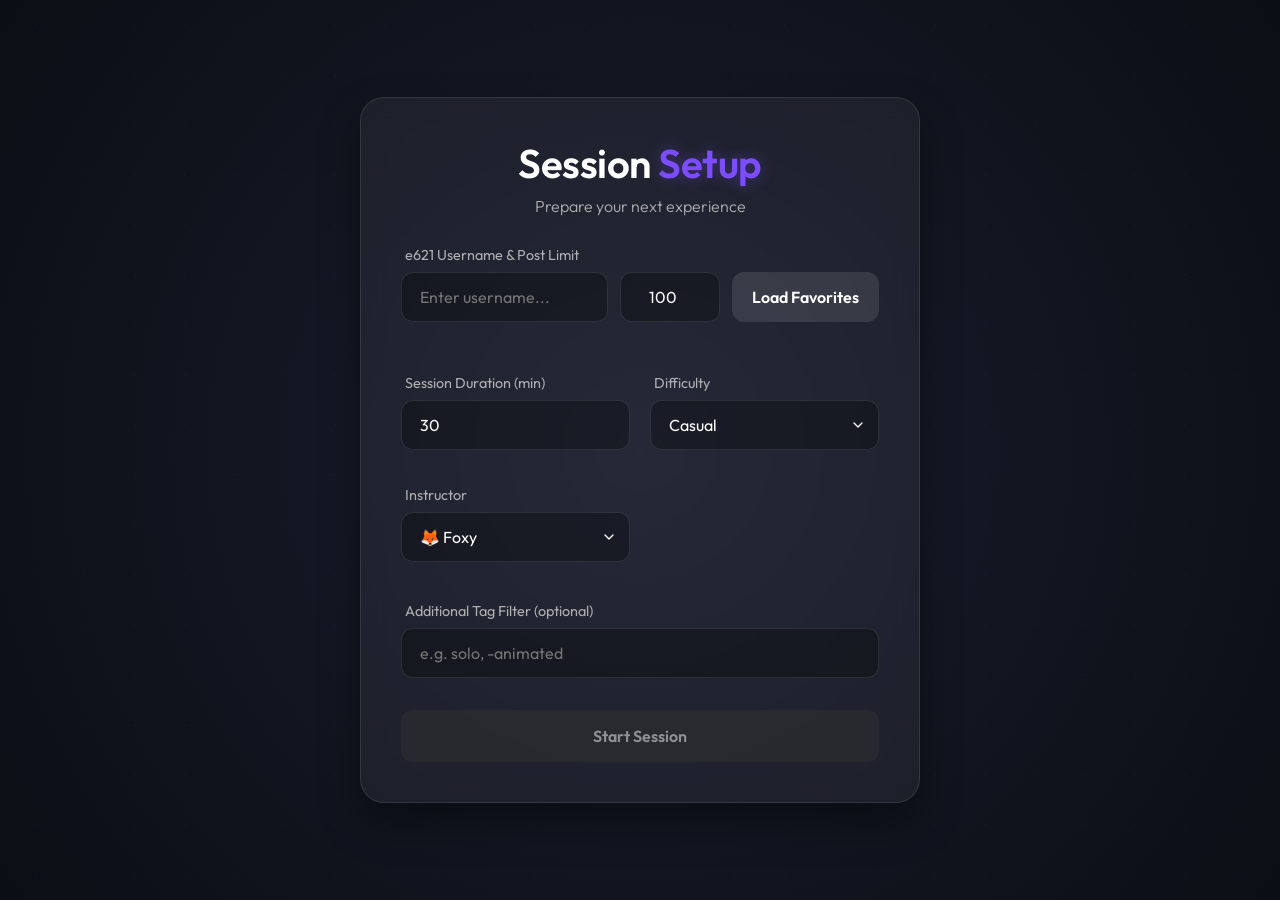
==== index.html @ d19935aa "some qol features" ====
<!DOCTYPE html>
<html lang="en">

<head>
    <meta charset="UTF-8">
    <meta name="viewport" content="width=device-width, initial-scale=1.0">
    <title>fEdge</title>
    <meta name="description" content="Configure your own experience :3">
    <link rel="stylesheet" href="style.css">
    <link rel="preconnect" href="https://fonts.googleapis.com">
    <link rel="preconnect" href="https://fonts.gstatic.com" crossorigin>
    <link href="https://fonts.googleapis.com/css2?family=Outfit:wght@300;400;600&display=swap" rel="stylesheet">
</head>

<body>
    <div class="background-animation"></div>

    <main class="container">
        <section class="glass-card" id="menu-card">
            <header>
                <h1>Session <span class="accent">Setup</span></h1>
                <p class="subtitle">Prepare your next experience</p>
            </header>

            <form id="setup-form">
                <div class="input-group">
                    <label>e621 Username & Post Limit</label>
                    <div class="input-wrapper" style="flex-wrap: wrap;">
                        <input type="text" id="username" placeholder="Enter username..." style="flex: 1 1 200px;"
                            required>
                        <div style="display: flex; gap: 12px; flex: 1 1 200px;">
                            <input type="number" id="post-limit" value="100" min="1" max="320"
                                title="Post Limit (max 320)" style="width: 100px; flex-shrink: 0; text-align: center;"
                                placeholder="Limit">
                            <button type="button" id="load-favorites" class="btn-secondary"
                                style="flex: 1; white-space: nowrap;">Load Favorites</button>
                        </div>
                    </div>
                    <p id="status-message" class="status-info"></p>
                </div>

                <div class="settings-grid">
                    <div class="setting-item">
                        <label for="session-duration">Session Duration (min)</label>
                        <input type="number" id="session-duration" value="30" min="5" max="240">
                    </div>
                    <div class="setting-item">
                        <label for="difficulty">Difficulty</label>
                        <select id="difficulty">
                            <option value="easy">Gentle</option>
                            <option value="normal" selected>Casual</option>
                            <option value="hard">Intense</option>
                        </select>
                    </div>
                    <div class="setting-item">
                        <label for="instructor-character">Instructor</label>
                        <select id="instructor-character">
                            <!-- Populated dynamically via JS -->
                            <option value="foxy">🦊 Foxy</option>
                        </select>
                    </div>
                </div>

                <div class="setting-item">
                    <label for="tags-filter">Additional Tag Filter (optional)</label>
                    <input type="text" id="tags-filter" placeholder="e.g. solo, -animated">
                </div>

                <div class="actions">
                    <button type="submit" id="start-session" class="btn-primary" disabled>Start Session</button>
                </div>
            </form>
        </section>

        <section id="favorites-preview" class="hidden">
            <h2>Loaded Favorites: <span id="fav-count">0</span></h2>
            <div id="preview-grid" class="preview-grid"></div>
        </section>
    </main>

    <div id="gameplay-view" class="hidden">
        <div id="image-container">
            <div id="stage-overlay" class="stage-overlay">
                <span id="stage-text">READY</span>
            </div>
        </div>

        <div id="ui-overlay">
            <div id="stage-progress-wrapper" class="stage-progress-wrapper">
                <div id="stage-progress-bar" class="stage-progress-fill"></div>
            </div>
            <div class="top-bar">
                <div class="top-bar-left">
                    <span id="session-timer">00:00</span>
                </div>

                <div class="top-bar-center">
                    <div class="chance-meter-circular" title="Finish Chance">
                        <svg viewBox="0 0 100 100" class="chance-svg">
                            <path class="chance-track" d="M 21.72 78.28 A 40 40 0 1 1 78.28 78.28" />
                            <path id="finish-chance-path" class="chance-fill"
                                d="M 21.72 78.28 A 40 40 0 1 1 78.28 78.28" />
                        </svg>
                        <div class="chance-content">
                            <span class="chance-emoji">💧</span>
                            <span id="finish-chance-text">0%</span>
                        </div>
                    </div>
                </div>

                <div class="top-bar-right">
                    <button id="quit-btn" class="btn-quit">Quit</button>
                </div>
            </div>

            <div class="character-instructor">
                <div class="character-avatar" id="instructor-avatar">🦊</div>
                <div class="speech-bubble" id="instructor-bubble">Get ready!</div>
            </div>

            <div class="nav-hints">
                <span>◀ Previous</span>
                <span>Next ▶</span>
            </div>
        </div>

        <div id="finish-screen" class="hidden">
            <div class="glass-card text-center">
                <h2>SESSION COMPLETE</h2>
                <div class="stats-container">
                    <div class="stat-item">
                        <span class="stat-label">Total Time</span>
                        <span id="stat-time" class="stat-value">00:00</span>
                    </div>
                    <div class="stat-item">
                        <span class="stat-label">Pictures Seen</span>
                        <span id="stat-pictures" class="stat-value">0</span>
                    </div>
                </div>
                <button id="restart-btn" class="btn-primary" style="margin-top: 24px;">Back to Menu</button>
            </div>
        </div>
    </div>

    <script src="game.js"></script>
    <script src="app.js"></script>
</body>

</html>
---- style.css ----
:root {
  --bg-color: #0b0e14;
  --accent-color: #7c4dff;
  --accent-glow: rgba(124, 77, 255, 0.4);
  --glass-bg: rgba(255, 255, 255, 0.05);
  --glass-border: rgba(255, 255, 255, 0.1);
  --text-primary: #ffffff;
  --text-secondary: #b0b0b0;
  --error: #ff5252;
  --success: #69f0ae;
}

* {
  margin: 0;
  padding: 0;
  box-sizing: border-box;
  font-family: 'Outfit', sans-serif;
}

body {
  background-color: var(--bg-color);
  color: var(--text-primary);
  min-height: 100vh;
  display: flex;
  flex-direction: column;
  overflow-x: hidden;
}

body.game-active {
  overflow: hidden;
  overscroll-behavior: none;
  touch-action: none;
}

.background-animation {
  position: fixed;
  top: 0;
  left: 0;
  width: 100%;
  height: 100%;
  background: radial-gradient(circle at 50% 50%, #1a1e2e 0%, #0b0e14 100%);
  z-index: -1;
}

.background-animation::after {
  content: '';
  position: absolute;
  top: -50%;
  left: -50%;
  width: 200%;
  height: 200%;
  background-image: radial-gradient(var(--accent-glow) 1px, transparent 1px);
  background-size: 50px 50px;
  animation: drift 60s linear infinite;
  opacity: 0.1;
}

@keyframes drift {
  from {
    transform: rotate(0deg);
  }

  to {
    transform: rotate(360deg);
  }
}

.container {
  width: 100%;
  max-width: 600px;
  padding: 20px;
  margin: auto;
  /* Centers it vertically and horizontally within flex-direction: column */
  animation: fadeIn 0.8s ease-out;
}

@keyframes fadeIn {
  from {
    opacity: 0;
    transform: translateY(20px);
  }

  to {
    opacity: 1;
    transform: translateY(0);
  }
}

.glass-card {
  background: var(--glass-bg);
  backdrop-filter: blur(12px);
  border: 1px solid var(--glass-border);
  border-radius: 24px;
  padding: 40px;
  box-shadow: 0 20px 40px rgba(0, 0, 0, 0.4);
}

header {
  text-align: center;
  margin-bottom: 30px;
}

h1 {
  font-size: 2.5rem;
  font-weight: 600;
  margin-bottom: 8px;
  letter-spacing: -0.5px;
}

.accent {
  color: var(--accent-color);
  text-shadow: 0 0 15px var(--accent-glow);
}

.subtitle {
  color: var(--text-secondary);
  font-weight: 300;
}

.input-group {
  margin-bottom: 24px;
}

label {
  display: block;
  font-size: 0.9rem;
  color: var(--text-secondary);
  margin-bottom: 8px;
  margin-left: 4px;
}

.input-wrapper {
  display: flex;
  gap: 12px;
}

input,
select {
  width: 100%;
  background: rgba(0, 0, 0, 0.3);
  border: 1px solid var(--glass-border);
  border-radius: 12px;
  padding: 14px 18px;
  color: white;
  font-size: 1rem;
  transition: all 0.3s ease;
  appearance: none;
}

select {
  cursor: pointer;
  background-image: url("data:image/svg+xml,%3Csvg xmlns='http://www.w3.org/2000/svg' width='24' height='24' viewBox='0 0 24 24' fill='none' stroke='white' stroke-width='2' stroke-linecap='round' stroke-linejoin='round'%3E%3Cpolyline points='6 9 12 15 18 9'%3E%3C/polyline%3E%3C/svg%3E");
  background-repeat: no-repeat;
  background-position: right 12px center;
  background-size: 16px;
}

input:focus,
select:focus {
  outline: none;
  border-color: var(--accent-color);
  box-shadow: 0 0 10px var(--accent-glow);
}

.settings-grid {
  display: grid;
  grid-template-columns: repeat(auto-fit, minmax(150px, 1fr));
  gap: 20px;
  margin-bottom: 24px;
}

.setting-item {
  margin-bottom: 16px;
}

.actions {
  margin-top: 32px;
}

button {
  cursor: pointer;
  border: none;
  border-radius: 12px;
  font-size: 1rem;
  font-weight: 600;
  transition: all 0.3s cubic-bezier(0.175, 0.885, 0.32, 1.275);
}

.btn-primary {
  width: 100%;
  padding: 16px;
  background: var(--accent-color);
  color: white;
  box-shadow: 0 4px 15px var(--accent-glow);
}

.btn-primary:hover:not(:disabled) {
  transform: translateY(-2px);
  box-shadow: 0 8px 25px var(--accent-glow);
}

.btn-primary:disabled {
  background: #333;
  box-shadow: none;
  cursor: not-allowed;
  opacity: 0.5;
}

.btn-secondary {
  padding: 0 20px;
  background: var(--glass-border);
  color: white;
}

.btn-secondary:hover {
  background: rgba(255, 255, 255, 0.2);
}

.status-info {
  font-size: 0.85rem;
  margin-top: 8px;
  min-height: 1.2rem;
  transition: color 0.3s ease;
}

.status-info.error {
  color: var(--error);
}

.status-info.success {
  color: var(--success);
}

.hidden {
  display: none !important;
}

/* Gameplay View */
#gameplay-view {
  position: fixed;
  top: 0;
  left: 0;
  width: 100%;
  height: 100%;
  background: #000;
  z-index: 1000;
  display: flex;
  flex-direction: column;
}

#image-container {
  flex: 1;
  display: flex;
  justify-content: center;
  align-items: center;
  position: relative;
  overflow: hidden;
  background: #000;
}

.image-wrapper {
  position: absolute;
  top: 0;
  left: 0;
  width: 100%;
  height: 100%;
  display: flex;
  justify-content: center;
  align-items: center;
  transition: opacity 0.4s ease-in-out;
  opacity: 1;
  will-change: opacity;
}

.image-layer {
  width: 100%;
  height: 100%;
  object-fit: contain;
}

.image-wrapper.fading {
  opacity: 0 !important;
}

.stage-stop .image-wrapper:not(.fading) {
  opacity: 0.1;
}

/* Loading state indicator handled by main logic if needed */

.stage-overlay {
  position: absolute;
  top: 50%;
  left: 50%;
  transform: translate(-50%, -50%);
  pointer-events: none;
  z-index: 10;
}

#stage-text {
  font-size: clamp(4rem, 15vw, 10rem);
  font-weight: 800;
  text-transform: uppercase;
  opacity: 0;
  /* Default hidden */
  letter-spacing: 1rem;
  transition: all 0.5s ease;
  white-space: nowrap;
}

.stage-stop #stage-text,
#image-container.loading #stage-text {
  opacity: 0.2;
}

.stage-fap #stage-text {
  color: var(--success);
}

.stage-stop #stage-text {
  color: var(--error);
}

#ui-overlay {
  height: auto;
  min-height: 140px;
  background: var(--bg-color);
  border-top: 1px solid var(--glass-border);
  padding: 10px 40px 20px 40px;
  display: flex;
  flex-direction: column;
  justify-content: center;
  gap: 15px;
  position: relative;
  z-index: 20;
  transition: background-color 0.5s ease, border-color 0.5s ease;
}

.stage-progress-wrapper {
  position: absolute;
  top: 0;
  left: 0;
  width: 100%;
  height: 4px;
  background: rgba(255, 255, 255, 0.05);
}

.stage-progress-fill {
  height: 100%;
  width: 100%;
  background: var(--accent-color);
  transition: width 0.1s linear;
}

.stage-fap .stage-progress-fill {
  background: var(--success);
}

.stage-stop .stage-progress-fill {
  background: var(--error);
}

.stage-stop #ui-overlay {
  background-color: rgba(255, 50, 50, 0.2);
  border-top-color: rgba(255, 50, 50, 0.4);
}

.top-bar {
  display: flex;
  justify-content: space-between;
  align-items: center;
  width: 100%;
}

.top-bar-left,
.top-bar-right {
  flex: 1;
}

.top-bar-center {
  display: flex;
  justify-content: center;
}

.top-bar-right {
  display: flex;
  justify-content: flex-end;
}

#session-timer {
  font-size: 2rem;
  font-weight: 600;
  font-variant-numeric: tabular-nums;
  color: var(--accent-color);
}

.chance-meter-circular {
  position: relative;
  width: 72px;
  height: 72px;
  display: flex;
  align-items: center;
  justify-content: center;
  flex-shrink: 0;
}

.chance-svg {
  position: absolute;
  top: 0;
  left: 0;
  width: 100%;
  height: 100%;
}

.chance-track {
  fill: none;
  stroke: rgba(255, 255, 255, 0.05);
  stroke-width: 10;
  stroke-linecap: round;
}

.chance-fill {
  fill: none;
  stroke: var(--accent-color);
  stroke-width: 10;
  stroke-linecap: round;
  stroke-dasharray: 188.5;
  stroke-dashoffset: 188.5;
  transition: stroke-dashoffset 1s cubic-bezier(0.1, 0.7, 0.1, 1);
  filter: drop-shadow(0 0 4px var(--accent-glow));
}

.chance-content {
  display: flex;
  flex-direction: column;
  align-items: center;
  justify-content: center;
  z-index: 1;
  line-height: 1;
  margin-top: 3px;
}

.chance-emoji {
  font-size: 1.1rem;
  margin-bottom: 3px;
}

#finish-chance-text {
  font-size: 0.85rem;
  font-weight: 700;
  color: var(--text-primary);
  font-variant-numeric: tabular-nums;
  text-shadow: 0 1px 2px rgba(0, 0, 0, 0.5);
}

/* Character Instructor UI */
.character-instructor {
  position: absolute;
  bottom: 4px;
  left: 24px;
  display: flex;
  align-items: flex-end;
  gap: 16px;
  z-index: 50;
  pointer-events: none;
}

.character-avatar {
  font-size: 3.5rem;
  filter: drop-shadow(0 4px 8px rgba(0, 0, 0, 0.5));
  animation: float-avatar 4s ease-in-out infinite alternate;
}

@keyframes float-avatar {
  0% {
    transform: translateY(0);
  }

  100% {
    transform: translateY(-8px);
  }
}

.speech-bubble {
  background: rgba(20, 24, 34, 0.85);
  border: 1px solid var(--glass-border);
  color: var(--text-primary);
  padding: 12px 20px;
  border-radius: 20px 20px 20px 4px;
  font-size: 1.1rem;
  font-weight: 600;
  box-shadow: 0 8px 32px rgba(0, 0, 0, 0.3);
  backdrop-filter: blur(10px);
  max-width: 250px;
  margin-bottom: 20px;
  opacity: 0;
  transform-origin: bottom left;
  transform: translateY(10px) scale(0.95);
  transition: all 0.3s cubic-bezier(0.175, 0.885, 0.32, 1.275);
}

.speech-bubble.active {
  opacity: 1;
  transform: translateY(0) scale(1);
}

.btn-quit {
  padding: 12px 24px;
  background: rgba(255, 50, 50, 0.1);
  border: 1px solid rgba(255, 50, 50, 0.2);
  color: var(--error);
  font-size: 0.95rem;
  font-weight: 600;
}

.btn-quit:hover {
  background: rgba(255, 50, 50, 0.2);
  transform: translateY(-2px);
}

.nav-hints {
  display: flex;
  justify-content: center;
  gap: 40px;
  color: rgba(255, 255, 255, 0.3);
  font-size: 0.75rem;
  text-transform: uppercase;
  letter-spacing: 3px;
}

@media (max-width: 768px) {
  #ui-overlay {
    padding: 15px;
  }

  .timer-group {
    gap: 15px;
  }

  #session-timer {
    font-size: 1.5rem;
  }
}

#finish-screen {
  position: fixed;
  top: 0;
  left: 0;
  width: 100%;
  height: 100%;
  background: rgba(0, 0, 0, 0.85);
  backdrop-filter: blur(15px);
  z-index: 2000;
  display: flex;
  justify-content: center;
  align-items: center;
}

.text-center {
  text-align: center;
}

#finish-screen .glass-card {
  width: 90%;
  max-width: 400px;
}

#finish-screen h2 {
  font-size: 2rem;
  color: var(--accent-color);
  margin-bottom: 24px;
  text-transform: uppercase;
  letter-spacing: 2px;
}

.stats-container {
  display: flex;
  flex-direction: column;
  gap: 16px;
  background: rgba(0, 0, 0, 0.2);
  border-radius: 12px;
  padding: 20px;
  border: 1px solid rgba(255, 255, 255, 0.05);
}

.stat-item {
  display: flex;
  justify-content: space-between;
  align-items: center;
  border-bottom: 1px solid rgba(255, 255, 255, 0.05);
  padding-bottom: 8px;
}

.stat-item:last-child {
  border-bottom: none;
  padding-bottom: 0;
}

.stat-label {
  color: var(--text-secondary);
  font-size: 0.9rem;
  text-transform: uppercase;
  letter-spacing: 1px;
}

.stat-value {
  font-size: 1.5rem;
  font-weight: 600;
  color: var(--text-primary);
  font-variant-numeric: tabular-nums;
}

/* CUM Stage Animations */
.stage-cum #stage-text {
  color: #fff;
  opacity: 0.4 !important;
  animation: flash-text 0.5s calc(var(--flash-delay, 0) * 1ms) infinite alternate ease-in-out;
  text-shadow: 0 0 30px var(--accent-color), 0 0 60px var(--accent-glow);
}

@keyframes flash-text {
  0% {
    transform: scale(1);
    opacity: 0.4;
    text-shadow: 0 0 30px var(--accent-color);
  }

  100% {
    transform: scale(1.1);
    opacity: 0.1;
    text-shadow: 0 0 10px var(--accent-color);
  }
}

.stage-cum #ui-overlay {
  background-color: rgba(124, 77, 255, 0.15);
  border-top-color: var(--accent-color);
}

.stage-cum .stage-progress-fill {
  background: #fff;
}

/* Fire Feature Overlay */
.fire-overlay {
  position: absolute;
  bottom: 0;
  left: 0;
  width: 100%;
  height: 25%;
  background: linear-gradient(to top, rgba(255, 50, 0, 0.25) 0%, rgba(255, 50, 0, 0) 100%);
  z-index: 15;
  /* Above image but below UI overlay */
  pointer-events: none;
  opacity: 0;
  transition: opacity 0.3s ease;
}

.fire-overlay.active {
  opacity: 1;
  animation: fire-pulse 1.5s infinite alternate ease-in-out;
}

@keyframes fire-pulse {
  0% {
    filter: brightness(1);
  }

  100% {
    filter: brightness(1.15);
  }
}

/* Fire Feature Mechanics */
.fire-overlay {
  overflow: hidden;
  /* Prevent embers escaping excessively */
}

.fire-flame {
  position: absolute;
  bottom: -20px;
  width: 30px;
  height: 60px;
  background: radial-gradient(circle at center, rgba(255, 100, 0, 0.6) 0%, rgba(255, 0, 0, 0) 70%);
  border-radius: 50%;
  filter: blur(4px);
  mix-blend-mode: screen;
  opacity: 0;
  animation: fire-rise-flame var(--duration) ease-in infinite;
  animation-delay: var(--delay);
  left: var(--left);
}

.fire-ember {
  position: absolute;
  bottom: -10px;
  width: 4px;
  height: 4px;
  background: #ffaa00;
  border-radius: 50%;
  box-shadow: 0 0 5px 2px #ff5a00;
  opacity: 0;
  animation: fire-rise-ember var(--duration) linear infinite;
  animation-delay: var(--delay);
  left: var(--left);
}

@keyframes fire-rise-flame {
  0% {
    transform: translateY(0) scaleX(1) scaleY(1);
    opacity: 0.8;
  }

  50% {
    transform: translateY(-30px) scaleX(1.2) scaleY(1.5);
    opacity: 0.5;
  }

  100% {
    transform: translateY(-80px) scaleX(0.5) scaleY(2);
    opacity: 0;
  }
}

@keyframes fire-rise-ember {
  0% {
    transform: translateY(0) scale(1);
    opacity: 1;
  }

  50% {
    opacity: 1;
  }

  100% {
    transform: translateY(-200px) translateX(var(--tx)) scale(0);
    opacity: 0;
  }
}
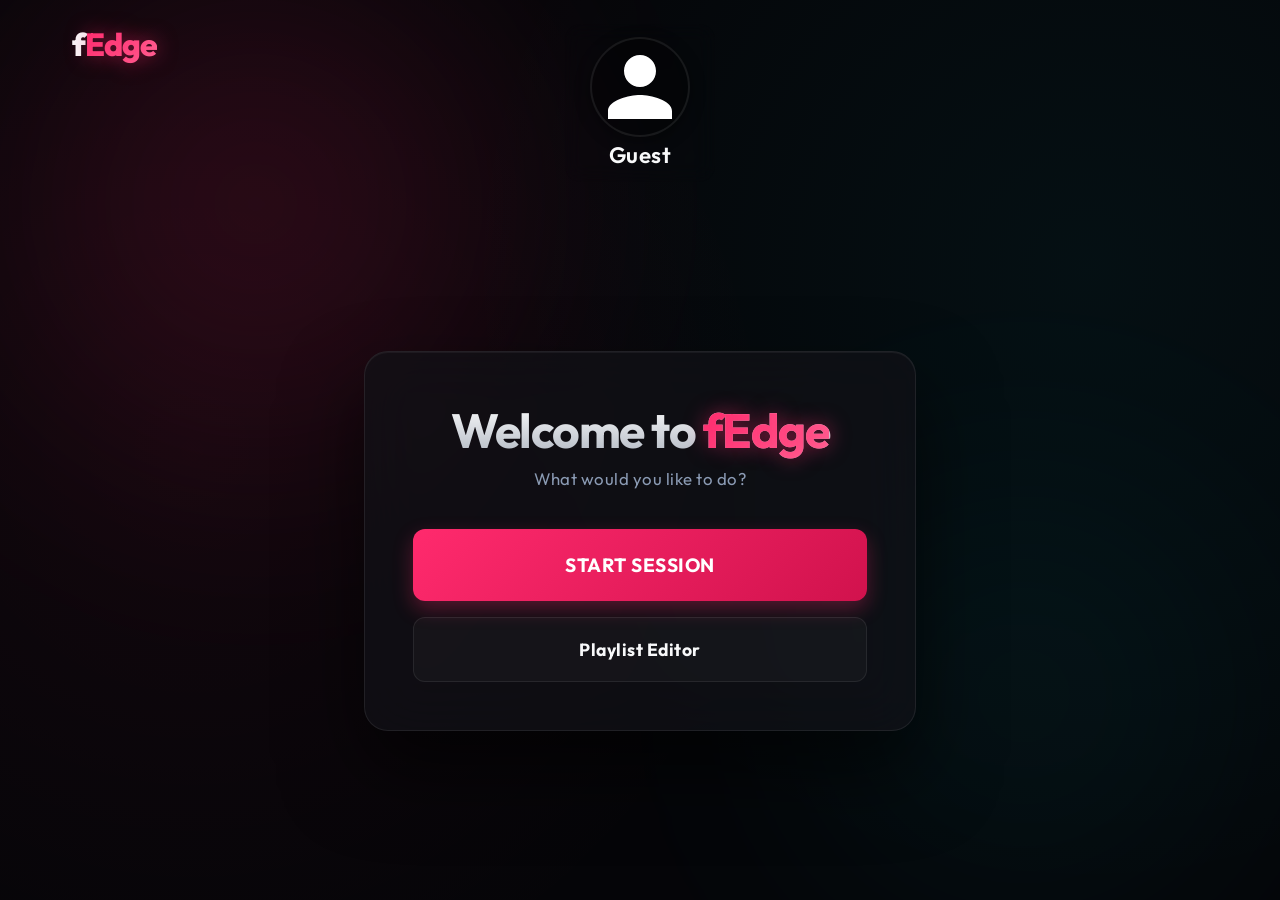
==== commit 76f62aad: "many changes, mainly visual" ====
--- a/index.html
+++ b/index.html
@@ -15,27 +15,47 @@
 <body>
     <div class="background-animation"></div>
 
+    <!-- Top Header -->
+    <header class="app-header">
+        <div class="logo">f<span class="accent">Edge</span></div>
+        <button id="profile-btn" class="profile-btn" title="User Settings">
+            <img src="data:image/svg+xml,%3Csvg xmlns='http://www.w3.org/2000/svg' viewBox='0 0 24 24' fill='rgba(255,255,255,0.7)'%3E%3Cpath d='M12 12c2.21 0 4-1.79 4-4s-1.79-4-4-4-4 1.79-4 4 1.79 4 4 4zm0 2c-2.67 0-8 1.34-8 4v2h16v-2c0-2.66-5.33-4-8-4z'/%3E%3C/svg%3E"
+                id="profile-pfp" alt="Profile">
+            <span id="profile-name">Guest</span>
+        </button>
+    </header>
+
     <main class="container">
-        <section class="glass-card" id="menu-card">
+        <!-- Main Menu View -->
+        <section class="glass-card view-section" id="main-menu-view">
             <header>
+                <h1>Welcome to <span class="accent">fEdge</span></h1>
+                <p class="subtitle">What would you like to do?</p>
+            </header>
+            <div class="menu-actions" style="display: flex; flex-direction: column; gap: 16px; margin-top: 32px;">
+                <button type="button" id="btn-nav-session" class="btn-primary"
+                    style="padding: 24px; font-size: 1.2rem;">Start Session</button>
+                <button type="button" id="btn-nav-playlists" class="btn-secondary"
+                    style="padding: 20px; font-size: 1.1rem;">Playlist Editor</button>
+            </div>
+        </section>
+
+        <!-- Session Planner View -->
+        <section class="glass-card view-section hidden" id="session-planner-view">
+            <header style="position: relative;">
+                <button type="button" class="btn-icon btn-back" id="btn-back-from-session"
+                    style="position: absolute; left: 0; top: 10px; background: none; border: none; color: var(--text-secondary); cursor: pointer; font-size: 1rem; font-weight: 600;">◀
+                    Back</button>
                 <h1>Session <span class="accent">Setup</span></h1>
                 <p class="subtitle">Prepare your next experience</p>
             </header>
 
             <form id="setup-form">
                 <div class="input-group">
-                    <label>e621 Username & Post Limit</label>
-                    <div class="input-wrapper" style="flex-wrap: wrap;">
-                        <input type="text" id="username" placeholder="Enter username..." style="flex: 1 1 200px;"
-                            required>
-                        <div style="display: flex; gap: 12px; flex: 1 1 200px;">
-                            <input type="number" id="post-limit" value="100" min="1" max="320"
-                                title="Post Limit (max 320)" style="width: 100px; flex-shrink: 0; text-align: center;"
-                                placeholder="Limit">
-                            <button type="button" id="load-favorites" class="btn-secondary"
-                                style="flex: 1; white-space: nowrap;">Load Favorites</button>
-                        </div>
-                    </div>
+                    <label for="playlist-select">Select Playlist</label>
+                    <select id="playlist-select">
+                        <option value="default">e621 Favorites (Default)</option>
+                    </select>
                     <p id="status-message" class="status-info"></p>
                 </div>
 
@@ -62,20 +82,99 @@
                 </div>
 
                 <div class="setting-item">
-                    <label for="tags-filter">Additional Tag Filter (optional)</label>
-                    <input type="text" id="tags-filter" placeholder="e.g. solo, -animated">
+                    <label for="tags-filter">Session Override Tags (optional addition)</label>
+                    <input type="text" id="tags-filter" placeholder="e.g. solo, -animated (adds to playlist)">
                 </div>
 
                 <div class="actions">
-                    <button type="submit" id="start-session" class="btn-primary" disabled>Start Session</button>
+                    <button type="submit" id="start-session" class="btn-primary" style="flex: 2;">Start Session</button>
+                    <button type="button" id="simulate-btn" class="btn-secondary" style="flex: 1;"
+                        title="Simulate 10,000 runs to test probability curve">Simulate 10k Runs</button>
                 </div>
             </form>
+
+            <div id="simulation-results" class="hidden"
+                style="margin-top: 24px; padding-top: 24px; border-top: 1px solid var(--glass-border);">
+                <h3 style="margin-bottom: 12px; font-size: 1.2rem;">Simulation Results (10,000 runs)</h3>
+                <div
+                    style="display: flex; justify-content: space-between; margin-bottom: 16px; font-size: 0.9rem; color: var(--text-secondary);">
+                    <span>Min: <span id="sim-min" style="color: var(--text-primary);">0m</span></span>
+                    <span>Avg: <span id="sim-avg" style="color: var(--text-primary);">0m</span></span>
+                    <span>Med: <span id="sim-med" style="color: var(--text-primary);">0m</span></span>
+                    <span>Max: <span id="sim-max" style="color: var(--text-primary);">0m</span></span>
+                </div>
+                <div id="histogram-container" class="histogram">
+                    <!-- Bars inserted by JS -->
+                </div>
+                <div id="histogram-labels"
+                    style="display: flex; justify-content: space-between; font-size: 0.75rem; color: var(--text-secondary); margin-top: 4px; padding: 0 4px;">
+                    <!-- Labels inserted by JS -->
+                </div>
+            </div>
         </section>
 
-        <section id="favorites-preview" class="hidden">
-            <h2>Loaded Favorites: <span id="fav-count">0</span></h2>
-            <div id="preview-grid" class="preview-grid"></div>
+        <!-- Playlist Editor View -->
+        <section class="glass-card view-section hidden" id="playlist-editor-view">
+            <header style="position: relative;">
+                <button type="button" class="btn-icon btn-back" id="btn-back-from-playlists"
+                    style="position: absolute; left: 0; top: 10px; background: none; border: none; color: var(--text-secondary); cursor: pointer; font-size: 1rem; font-weight: 600;">◀
+                    Back</button>
+                <h1>Playlist <span class="accent">Editor</span></h1>
+                <p class="subtitle">Manage your custom sequences</p>
+            </header>
+
+            <div style="display: flex; gap: 12px; margin-bottom: 24px;">
+                <select id="editor-playlist-select" style="flex: 2;">
+                    <!-- Populated via JS -->
+                </select>
+                <button type="button" id="btn-new-playlist" class="btn-secondary" style="flex: 1;">+ New</button>
+            </div>
+
+            <div id="playlist-edit-form" class="hidden">
+                <div class="input-group">
+                    <label for="edit-playlist-name">Playlist Name</label>
+                    <input type="text" id="edit-playlist-name" placeholder="Name">
+                </div>
+                <div class="input-group">
+                    <label for="edit-playlist-tags">e621 Search Tags</label>
+                    <input type="text" id="edit-playlist-tags" placeholder="e.g. fox solo animated order:score">
+                </div>
+                <div class="input-group">
+                    <label for="edit-playlist-ids">Specific Post IDs (comma separated)</label>
+                    <input type="text" id="edit-playlist-ids" placeholder="e.g. 123456, 789012">
+                </div>
+                <div class="input-group">
+                    <label for="edit-playlist-limit">Post Limit</label>
+                    <input type="number" id="edit-playlist-limit" value="100" min="1" max="320">
+                </div>
+                <div class="actions" style="justify-content: space-between;">
+                    <button type="button" id="btn-delete-playlist" class="btn-secondary"
+                        style="color: var(--error); border-color: rgba(255,51,102,0.3);">Delete</button>
+                    <button type="button" id="btn-save-playlist" class="btn-primary"
+                        style="width: auto; padding: 12px 32px;">Save Playlist</button>
+                </div>
+            </div>
         </section>
+
+        <!-- Profile Modal Overlay -->
+        <div id="profile-modal" class="hidden"
+            style="position: fixed; top: 0; left: 0; width: 100%; height: 100%; background: rgba(5,5,8,0.85); backdrop-filter: blur(10px); z-index: 3000; display: flex; justify-content: center; align-items: center;">
+            <div class="glass-card" style="width: 90%; max-width: 400px; padding: 32px;">
+                <h2 style="margin-bottom: 24px; text-align: center;">User <span class="accent">Profile</span></h2>
+                <div class="input-group">
+                    <label for="profile-edit-username">e621 Username (for Favorites)</label>
+                    <input type="text" id="profile-edit-username" placeholder="Username">
+                </div>
+                <div class="input-group">
+                    <label for="profile-edit-pfp">Profile Picture URL or e621 Post ID</label>
+                    <input type="text" id="profile-edit-pfp" placeholder="e.g. 1234567 or https://...">
+                </div>
+                <div class="actions" style="margin-top: 32px;">
+                    <button type="button" id="btn-close-profile" class="btn-secondary" style="flex: 1;">Cancel</button>
+                    <button type="button" id="btn-save-profile" class="btn-primary" style="flex: 1;">Save</button>
+                </div>
+            </div>
+        </div>
     </main>
 
     <div id="gameplay-view" class="hidden">
@@ -119,7 +218,7 @@
             </div>
 
             <div class="nav-hints">
-                <span>◀ Previous</span>
+                <span>◀ Prev</span>
                 <span>Next ▶</span>
             </div>
         </div>
--- a/style.css
+++ b/style.css
@@ -1,13 +1,14 @@
 :root {
-  --bg-color: #0b0e14;
-  --accent-color: #7c4dff;
-  --accent-glow: rgba(124, 77, 255, 0.4);
-  --glass-bg: rgba(255, 255, 255, 0.05);
-  --glass-border: rgba(255, 255, 255, 0.1);
-  --text-primary: #ffffff;
-  --text-secondary: #b0b0b0;
-  --error: #ff5252;
-  --success: #69f0ae;
+  --bg-color: #050508;
+  --surface-color: rgba(18, 18, 24, 0.7);
+  --accent-color: #ff2a6d;
+  --accent-glow: rgba(255, 42, 109, 0.5);
+  --accent-secondary: #05d9e8;
+  --text-primary: #f8f9fa;
+  --text-secondary: #8b9bb4;
+  --border-color: rgba(255, 255, 255, 0.08);
+  --error: #ff3366;
+  --success: #05d9e8;
 }
 
 * {
@@ -38,46 +39,121 @@
   left: 0;
   width: 100%;
   height: 100%;
-  background: radial-gradient(circle at 50% 50%, #1a1e2e 0%, #0b0e14 100%);
+  background-color: var(--bg-color);
+  background-image:
+    radial-gradient(circle at 15% 50%, rgba(255, 42, 109, 0.05), transparent 50%),
+    radial-gradient(circle at 85% 30%, rgba(5, 217, 232, 0.05), transparent 50%);
+  overflow: hidden;
   z-index: -1;
 }
 
+.background-animation::before,
 .background-animation::after {
   content: '';
   position: absolute;
-  top: -50%;
-  left: -50%;
-  width: 200%;
-  height: 200%;
-  background-image: radial-gradient(var(--accent-glow) 1px, transparent 1px);
-  background-size: 50px 50px;
-  animation: drift 60s linear infinite;
-  opacity: 0.1;
-}
-
-@keyframes drift {
-  from {
-    transform: rotate(0deg);
-  }
-
-  to {
-    transform: rotate(360deg);
-  }
+  width: 60vw;
+  height: 60vw;
+  border-radius: 50%;
+  filter: blur(120px);
+  opacity: 0.4;
+  animation: floatOrb 25s ease-in-out infinite alternate;
+}
+
+.background-animation::before {
+  top: -20%;
+  left: -10%;
+  background: radial-gradient(circle, var(--accent-glow) 0%, transparent 60%);
+}
+
+.background-animation::after {
+  bottom: -20%;
+  right: -10%;
+  background: radial-gradient(circle, rgba(5, 217, 232, 0.2) 0%, transparent 60%);
+  animation-delay: -12s;
+}
+
+@keyframes floatOrb {
+  0% {
+    transform: translate(0, 0) scale(1);
+  }
+
+  100% {
+    transform: translate(10%, 15%) scale(1.1);
+  }
+}
+
+/* App Header */
+.app-header {
+  display: flex;
+  justify-content: center;
+  align-items: center;
+  position: relative;
+  padding: 24px 32px 0;
+  width: 100%;
+  max-width: 1200px;
+  margin: 0 auto;
+  z-index: 100;
+}
+
+.logo {
+  position: absolute;
+  top: 24px;
+  left: 32px;
+  font-size: 2rem;
+  font-weight: 800;
+  color: var(--text-primary);
+  letter-spacing: -1px;
+}
+
+.profile-btn {
+  background: transparent;
+  border: 1px solid transparent;
+  border-radius: 16px;
+  padding: 12px 24px;
+  display: flex;
+  flex-direction: column;
+  align-items: center;
+  gap: 4px;
+  color: var(--text-primary);
+  transition: all 0.3s ease;
+  backdrop-filter: blur(10px);
+}
+
+.profile-btn:hover {
+  background: rgba(255, 255, 255, 0.05);
+  border-color: var(--border-color);
+  box-shadow: 0 0 20px rgba(255, 42, 109, 0.15);
+  transform: translateY(-2px);
+}
+
+#profile-pfp {
+  width: 100px;
+  height: 100px;
+  border-radius: 50%;
+  object-fit: cover;
+  background: rgba(0, 0, 0, 0.3);
+  border: 2px solid var(--border-color);
+  box-shadow: 0 4px 15px rgba(0, 0, 0, 0.4);
+}
+
+#profile-name {
+  font-weight: 600;
+  font-size: 1.4rem;
+  letter-spacing: 0.5px;
 }
 
 .container {
   width: 100%;
   max-width: 600px;
-  padding: 20px;
+  padding: 24px;
   margin: auto;
-  /* Centers it vertically and horizontally within flex-direction: column */
-  animation: fadeIn 0.8s ease-out;
+  animation: fadeIn 0.8s cubic-bezier(0.2, 0.8, 0.2, 1);
 }
 
 @keyframes fadeIn {
   from {
     opacity: 0;
-    transform: translateY(20px);
+    transform: translateY(30px);
   }
 
   to {
@@ -87,86 +163,102 @@
 }
 
 .glass-card {
-  background: var(--glass-bg);
-  backdrop-filter: blur(12px);
-  border: 1px solid var(--glass-border);
+  background: var(--surface-color);
+  backdrop-filter: blur(30px);
+  -webkit-backdrop-filter: blur(30px);
+  border: 1px solid var(--border-color);
   border-radius: 24px;
-  padding: 40px;
-  box-shadow: 0 20px 40px rgba(0, 0, 0, 0.4);
+  padding: 48px;
+  box-shadow: 0 40px 80px rgba(0, 0, 0, 0.6), inset 0 1px 0 rgba(255, 255, 255, 0.05);
 }
 
 header {
   text-align: center;
-  margin-bottom: 30px;
+  margin-bottom: 40px;
 }
 
 h1 {
-  font-size: 2.5rem;
-  font-weight: 600;
+  font-size: 3rem;
+  font-weight: 700;
   margin-bottom: 8px;
-  letter-spacing: -0.5px;
+  letter-spacing: -1.5px;
+  background: linear-gradient(180deg, #fff, #aeb5c0);
+  -webkit-background-clip: text;
+  background-clip: text;
+  -webkit-text-fill-color: transparent;
 }
 
 .accent {
   color: var(--accent-color);
-  text-shadow: 0 0 15px var(--accent-glow);
+  text-shadow: 0 0 20px var(--accent-glow);
+  background: linear-gradient(135deg, var(--accent-color), #ff6b9a);
+  -webkit-background-clip: text;
+  background-clip: text;
+  -webkit-text-fill-color: transparent;
 }
 
 .subtitle {
   color: var(--text-secondary);
-  font-weight: 300;
+  font-weight: 400;
+  font-size: 1.05rem;
+  letter-spacing: 0.5px;
 }
 
 .input-group {
-  margin-bottom: 24px;
+  margin-bottom: 28px;
 }
 
 label {
   display: block;
-  font-size: 0.9rem;
+  font-size: 0.85rem;
+  font-weight: 600;
   color: var(--text-secondary);
-  margin-bottom: 8px;
+  margin-bottom: 10px;
   margin-left: 4px;
+  text-transform: uppercase;
+  letter-spacing: 1px;
 }
 
 .input-wrapper {
   display: flex;
-  gap: 12px;
+  gap: 16px;
 }
 
 input,
 select {
   width: 100%;
-  background: rgba(0, 0, 0, 0.3);
-  border: 1px solid var(--glass-border);
+  background: rgba(0, 0, 0, 0.25);
+  border: 1px solid var(--border-color);
   border-radius: 12px;
-  padding: 14px 18px;
-  color: white;
+  padding: 16px 20px;
+  color: var(--text-primary);
   font-size: 1rem;
-  transition: all 0.3s ease;
+  transition: all 0.3s cubic-bezier(0.2, 0.8, 0.2, 1);
+  box-shadow: inset 0 2px 6px rgba(0, 0, 0, 0.2);
   appearance: none;
 }
 
 select {
   cursor: pointer;
-  background-image: url("data:image/svg+xml,%3Csvg xmlns='http://www.w3.org/2000/svg' width='24' height='24' viewBox='0 0 24 24' fill='none' stroke='white' stroke-width='2' stroke-linecap='round' stroke-linejoin='round'%3E%3Cpolyline points='6 9 12 15 18 9'%3E%3C/polyline%3E%3C/svg%3E");
+  background-image: url("data:image/svg+xml,%3Csvg xmlns='http://www.w3.org/2000/svg' width='24' height='24' viewBox='0 0 24 24' fill='none' stroke='rgba(255,255,255,0.5)' stroke-width='2' stroke-linecap='round' stroke-linejoin='round'%3E%3Cpolyline points='6 9 12 15 18 9'%3E%3C/polyline%3E%3C/svg%3E");
   background-repeat: no-repeat;
-  background-position: right 12px center;
-  background-size: 16px;
+  background-position: right 16px center;
+  background-size: 18px;
 }
 
 input:focus,
 select:focus {
   outline: none;
   border-color: var(--accent-color);
-  box-shadow: 0 0 10px var(--accent-glow);
+  background: rgba(0, 0, 0, 0.4);
+  box-shadow: inset 0 2px 6px rgba(0, 0, 0, 0.2), 0 0 0 4px rgba(255, 42, 109, 0.15);
 }
 
 .settings-grid {
   display: grid;
-  grid-template-columns: repeat(auto-fit, minmax(150px, 1fr));
-  gap: 20px;
-  margin-bottom: 24px;
+  grid-template-columns: repeat(auto-fit, minmax(160px, 1fr));
+  gap: 24px;
+  margin-bottom: 28px;
 }
 
 .setting-item {
@@ -174,7 +266,36 @@
 }
 
 .actions {
-  margin-top: 32px;
+  display: flex;
+  gap: 16px;
+  margin-top: 40px;
+}
+
+.histogram {
+  display: flex;
+  align-items: flex-end;
+  height: 120px;
+  gap: 3px;
+  background: rgba(0, 0, 0, 0.2);
+  border-radius: 12px;
+  padding: 16px 16px 0 16px;
+  border: 1px solid var(--border-color);
+  box-shadow: inset 0 4px 12px rgba(0, 0, 0, 0.3);
+}
+
+.histogram-bar {
+  flex: 1;
+  background: linear-gradient(to top, rgba(255, 42, 109, 0.4), var(--accent-color));
+  opacity: 0.85;
+  border-radius: 4px 4px 0 0;
+  transition: height 0.4s cubic-bezier(0.2, 0.8, 0.2, 1), filter 0.2s;
+  min-height: 2px;
+}
+
+.histogram-bar:hover {
+  opacity: 1;
+  filter: brightness(1.3);
+  background: linear-gradient(to top, rgba(5, 217, 232, 0.6), var(--accent-secondary));
 }
 
 button {
@@ -182,44 +303,61 @@
   border: none;
   border-radius: 12px;
   font-size: 1rem;
-  font-weight: 600;
-  transition: all 0.3s cubic-bezier(0.175, 0.885, 0.32, 1.275);
+  font-weight: 700;
+  transition: all 0.3s cubic-bezier(0.2, 0.8, 0.2, 1);
+  letter-spacing: 0.5px;
 }
 
 .btn-primary {
   width: 100%;
-  padding: 16px;
-  background: var(--accent-color);
+  padding: 18px;
+  background: linear-gradient(135deg, var(--accent-color), #d1124d);
   color: white;
-  box-shadow: 0 4px 15px var(--accent-glow);
+  box-shadow: 0 8px 20px rgba(255, 42, 109, 0.3);
+  text-transform: uppercase;
 }
 
 .btn-primary:hover:not(:disabled) {
-  transform: translateY(-2px);
-  box-shadow: 0 8px 25px var(--accent-glow);
+  transform: translateY(-3px);
+  box-shadow: 0 12px 25px rgba(255, 42, 109, 0.5);
+  background: linear-gradient(135deg, #ff4d84, #e61758);
+}
+
+.btn-primary:active:not(:disabled) {
+  transform: translateY(0);
+  box-shadow: 0 4px 10px rgba(255, 42, 109, 0.3);
 }
 
 .btn-primary:disabled {
-  background: #333;
+  background: #2a2a35;
+  color: #6a6a78;
   box-shadow: none;
   cursor: not-allowed;
-  opacity: 0.5;
+  opacity: 0.6;
 }
 
 .btn-secondary {
-  padding: 0 20px;
-  background: var(--glass-border);
-  color: white;
+  padding: 0 24px;
+  background: rgba(255, 255, 255, 0.03);
+  border: 1px solid var(--border-color);
+  color: var(--text-primary);
 }
 
 .btn-secondary:hover {
-  background: rgba(255, 255, 255, 0.2);
+  background: rgba(255, 255, 255, 0.08);
+  border-color: rgba(255, 255, 255, 0.15);
+  transform: translateY(-2px);
+}
+
+.btn-secondary:active {
+  transform: translateY(0);
 }
 
 .status-info {
-  font-size: 0.85rem;
-  margin-top: 8px;
-  min-height: 1.2rem;
+  font-size: 0.9rem;
+  font-weight: 500;
+  margin-top: 10px;
+  min-height: 1.4rem;
   transition: color 0.3s ease;
 }
 
@@ -267,7 +405,7 @@
   display: flex;
   justify-content: center;
   align-items: center;
-  transition: opacity 0.4s ease-in-out;
+  transition: opacity 0.5s cubic-bezier(0.2, 0.8, 0.2, 1);
   opacity: 1;
   will-change: opacity;
 }
@@ -283,10 +421,9 @@
 }
 
 .stage-stop .image-wrapper:not(.fading) {
-  opacity: 0.1;
-}
-
-/* Loading state indicator handled by main logic if needed */
+  opacity: 0.15;
+  filter: grayscale(80%) contrast(120%);
+}
 
 .stage-overlay {
   position: absolute;
@@ -298,19 +435,19 @@
 }
 
 #stage-text {
-  font-size: clamp(4rem, 15vw, 10rem);
+  font-size: clamp(4rem, 15vw, 12rem);
   font-weight: 800;
   text-transform: uppercase;
   opacity: 0;
-  /* Default hidden */
-  letter-spacing: 1rem;
-  transition: all 0.5s ease;
+  letter-spacing: 1.5rem;
+  transition: all 0.6s cubic-bezier(0.175, 0.885, 0.32, 1.275);
   white-space: nowrap;
+  text-shadow: 0 10px 40px rgba(0, 0, 0, 0.8);
 }
 
 .stage-stop #stage-text,
 #image-container.loading #stage-text {
-  opacity: 0.2;
+  opacity: 0.3;
 }
 
 .stage-fap #stage-text {
@@ -325,8 +462,8 @@
   height: auto;
   min-height: 140px;
   background: var(--bg-color);
-  border-top: 1px solid var(--glass-border);
-  padding: 10px 40px 20px 40px;
+  border-top: 1px solid var(--border-color);
+  padding: 15px 40px 25px 40px;
   display: flex;
   flex-direction: column;
   justify-content: center;
@@ -334,35 +471,39 @@
   position: relative;
   z-index: 20;
   transition: background-color 0.5s ease, border-color 0.5s ease;
+  box-shadow: 0 -10px 40px rgba(0, 0, 0, 0.5);
 }
 
 .stage-progress-wrapper {
   position: absolute;
-  top: 0;
+  top: -2px;
   left: 0;
   width: 100%;
   height: 4px;
-  background: rgba(255, 255, 255, 0.05);
+  background: rgba(255, 255, 255, 0.03);
 }
 
 .stage-progress-fill {
   height: 100%;
   width: 100%;
-  background: var(--accent-color);
-  transition: width 0.1s linear;
+  background: var(--accent-secondary);
+  transition: width 0.1s linear, background-color 0.5s ease;
+  box-shadow: 0 0 10px var(--accent-secondary);
 }
 
 .stage-fap .stage-progress-fill {
   background: var(--success);
+  box-shadow: 0 0 10px var(--success);
 }
 
 .stage-stop .stage-progress-fill {
   background: var(--error);
+  box-shadow: 0 0 10px var(--error);
 }
 
 .stage-stop #ui-overlay {
-  background-color: rgba(255, 50, 50, 0.2);
-  border-top-color: rgba(255, 50, 50, 0.4);
+  background-color: rgba(255, 51, 102, 0.05);
+  border-top-color: rgba(255, 51, 102, 0.3);
 }
 
 .top-bar {
@@ -388,20 +529,26 @@
 }
 
 #session-timer {
-  font-size: 2rem;
-  font-weight: 600;
+  font-size: 2.5rem;
+  font-weight: 700;
   font-variant-numeric: tabular-nums;
-  color: var(--accent-color);
+  color: var(--text-primary);
+  text-shadow: 0 0 20px rgba(255, 255, 255, 0.2);
 }
 
 .chance-meter-circular {
   position: relative;
-  width: 72px;
-  height: 72px;
+  width: 110px;
+  height: 110px;
+  margin-top: -30px;
+  margin-bottom: -10px;
   display: flex;
   align-items: center;
   justify-content: center;
   flex-shrink: 0;
+  background: rgba(0, 0, 0, 0.2);
+  border-radius: 50%;
+  box-shadow: inset 0 4px 8px rgba(0, 0, 0, 0.4);
 }
 
 .chance-svg {
@@ -415,19 +562,18 @@
 .chance-track {
   fill: none;
   stroke: rgba(255, 255, 255, 0.05);
-  stroke-width: 10;
-  stroke-linecap: round;
+  stroke-width: 8;
 }
 
 .chance-fill {
   fill: none;
-  stroke: var(--accent-color);
-  stroke-width: 10;
+  stroke: var(--accent-secondary);
+  stroke-width: 8;
   stroke-linecap: round;
   stroke-dasharray: 188.5;
   stroke-dashoffset: 188.5;
-  transition: stroke-dashoffset 1s cubic-bezier(0.1, 0.7, 0.1, 1);
-  filter: drop-shadow(0 0 4px var(--accent-glow));
+  transition: stroke-dashoffset 1s cubic-bezier(0.2, 0.8, 0.2, 1), stroke 0.5s;
+  filter: drop-shadow(0 0 6px rgba(5, 217, 232, 0.5));
 }
 
 .chance-content {
@@ -436,39 +582,37 @@
   align-items: center;
   justify-content: center;
   z-index: 1;
-  line-height: 1;
-  margin-top: 3px;
 }
 
 .chance-emoji {
-  font-size: 1.1rem;
-  margin-bottom: 3px;
+  font-size: 1.2rem;
+  margin-bottom: 2px;
+  filter: drop-shadow(0 2px 4px rgba(0, 0, 0, 0.5));
 }
 
 #finish-chance-text {
-  font-size: 0.85rem;
-  font-weight: 700;
+  font-size: 1rem;
+  font-weight: 800;
   color: var(--text-primary);
   font-variant-numeric: tabular-nums;
-  text-shadow: 0 1px 2px rgba(0, 0, 0, 0.5);
-}
-
-/* Character Instructor UI */
+  text-shadow: 0 2px 4px rgba(0, 0, 0, 0.8);
+}
+
 .character-instructor {
   position: absolute;
-  bottom: 4px;
-  left: 24px;
+  bottom: -12px;
+  left: 32px;
   display: flex;
   align-items: flex-end;
-  gap: 16px;
+  gap: 20px;
   z-index: 50;
   pointer-events: none;
 }
 
 .character-avatar {
-  font-size: 3.5rem;
-  filter: drop-shadow(0 4px 8px rgba(0, 0, 0, 0.5));
-  animation: float-avatar 4s ease-in-out infinite alternate;
+  font-size: 4rem;
+  filter: drop-shadow(0 8px 16px rgba(0, 0, 0, 0.6));
+  animation: float-avatar 3s ease-in-out infinite alternate;
 }
 
 @keyframes float-avatar {
@@ -477,26 +621,26 @@
   }
 
   100% {
-    transform: translateY(-8px);
+    transform: translateY(-10px);
   }
 }
 
 .speech-bubble {
-  background: rgba(20, 24, 34, 0.85);
-  border: 1px solid var(--glass-border);
+  background: rgba(18, 18, 24, 0.9);
+  border: 1px solid var(--border-color);
   color: var(--text-primary);
-  padding: 12px 20px;
+  padding: 16px 24px;
   border-radius: 20px 20px 20px 4px;
-  font-size: 1.1rem;
-  font-weight: 600;
-  box-shadow: 0 8px 32px rgba(0, 0, 0, 0.3);
-  backdrop-filter: blur(10px);
-  max-width: 250px;
-  margin-bottom: 20px;
+  font-size: 1.15rem;
+  font-weight: 500;
+  box-shadow: 0 12px 40px rgba(0, 0, 0, 0.5), inset 0 1px 0 rgba(255, 255, 255, 0.1);
+  backdrop-filter: blur(16px);
+  max-width: 280px;
+  margin-bottom: 24px;
   opacity: 0;
   transform-origin: bottom left;
-  transform: translateY(10px) scale(0.95);
-  transition: all 0.3s cubic-bezier(0.175, 0.885, 0.32, 1.275);
+  transform: translateY(15px) scale(0.9);
+  transition: all 0.4s cubic-bezier(0.175, 0.885, 0.32, 1.275);
 }
 
 .speech-bubble.active {
@@ -505,32 +649,38 @@
 }
 
 .btn-quit {
-  padding: 12px 24px;
-  background: rgba(255, 50, 50, 0.1);
-  border: 1px solid rgba(255, 50, 50, 0.2);
+  padding: 14px 28px;
+  background: rgba(255, 51, 102, 0.05);
+  border: 1px solid rgba(255, 51, 102, 0.2);
+  border-radius: 12px;
   color: var(--error);
-  font-size: 0.95rem;
+  font-size: 1rem;
+  font-weight: 700;
+  text-transform: uppercase;
+  letter-spacing: 1px;
+}
+
+.btn-quit:hover {
+  background: rgba(255, 51, 102, 0.15);
+  border-color: rgba(255, 51, 102, 0.4);
+  transform: translateY(-2px);
+  box-shadow: 0 4px 12px rgba(255, 51, 102, 0.2);
+}
+
+.nav-hints {
+  display: flex;
+  justify-content: center;
+  gap: 48px;
+  color: rgba(255, 255, 255, 0.25);
+  font-size: 0.8rem;
   font-weight: 600;
-}
-
-.btn-quit:hover {
-  background: rgba(255, 50, 50, 0.2);
-  transform: translateY(-2px);
-}
-
-.nav-hints {
-  display: flex;
-  justify-content: center;
-  gap: 40px;
-  color: rgba(255, 255, 255, 0.3);
-  font-size: 0.75rem;
   text-transform: uppercase;
-  letter-spacing: 3px;
+  letter-spacing: 4px;
 }
 
 @media (max-width: 768px) {
   #ui-overlay {
-    padding: 15px;
+    padding: 20px;
   }
 
   .timer-group {
@@ -538,7 +688,16 @@
   }
 
   #session-timer {
-    font-size: 1.5rem;
+    font-size: 2rem;
+  }
+
+  .character-instructor {
+    left: 16px;
+    bottom: 0px;
+  }
+
+  .character-avatar {
+    font-size: 3rem;
   }
 }
 
@@ -548,8 +707,9 @@
   left: 0;
   width: 100%;
   height: 100%;
-  background: rgba(0, 0, 0, 0.85);
-  backdrop-filter: blur(15px);
+  background: rgba(5, 5, 8, 0.9);
+  backdrop-filter: blur(20px);
+  -webkit-backdrop-filter: blur(20px);
   z-index: 2000;
   display: flex;
   justify-content: center;
@@ -562,25 +722,28 @@
 
 #finish-screen .glass-card {
   width: 90%;
-  max-width: 400px;
+  max-width: 440px;
+  padding: 56px 40px;
 }
 
 #finish-screen h2 {
-  font-size: 2rem;
-  color: var(--accent-color);
-  margin-bottom: 24px;
+  font-size: 2.5rem;
+  color: var(--accent-secondary);
+  margin-bottom: 32px;
   text-transform: uppercase;
-  letter-spacing: 2px;
+  letter-spacing: 3px;
+  text-shadow: 0 0 20px rgba(5, 217, 232, 0.4);
 }
 
 .stats-container {
   display: flex;
   flex-direction: column;
   gap: 16px;
-  background: rgba(0, 0, 0, 0.2);
-  border-radius: 12px;
-  padding: 20px;
-  border: 1px solid rgba(255, 255, 255, 0.05);
+  background: rgba(0, 0, 0, 0.3);
+  border-radius: 16px;
+  padding: 24px;
+  border: 1px solid var(--border-color);
+  box-shadow: inset 0 4px 12px rgba(0, 0, 0, 0.5);
 }
 
 .stat-item {
@@ -588,7 +751,7 @@
   justify-content: space-between;
   align-items: center;
   border-bottom: 1px solid rgba(255, 255, 255, 0.05);
-  padding-bottom: 8px;
+  padding-bottom: 12px;
 }
 
 .stat-item:last-child {
@@ -598,93 +761,93 @@
 
 .stat-label {
   color: var(--text-secondary);
-  font-size: 0.9rem;
+  font-size: 0.95rem;
+  font-weight: 600;
   text-transform: uppercase;
-  letter-spacing: 1px;
+  letter-spacing: 1.5px;
 }
 
 .stat-value {
-  font-size: 1.5rem;
-  font-weight: 600;
+  font-size: 1.8rem;
+  font-weight: 700;
   color: var(--text-primary);
   font-variant-numeric: tabular-nums;
-}
-
-/* CUM Stage Animations */
+  text-shadow: 0 2px 8px rgba(0, 0, 0, 0.5);
+}
+
 .stage-cum #stage-text {
   color: #fff;
-  opacity: 0.4 !important;
-  animation: flash-text 0.5s calc(var(--flash-delay, 0) * 1ms) infinite alternate ease-in-out;
-  text-shadow: 0 0 30px var(--accent-color), 0 0 60px var(--accent-glow);
+  opacity: 0.5 !important;
+  animation: flash-text 0.4s calc(var(--flash-delay, 0) * 1ms) infinite alternate cubic-bezier(0.2, 0.8, 0.2, 1);
+  text-shadow: 0 0 40px var(--accent-color), 0 0 80px rgba(255, 42, 109, 0.5);
 }
 
 @keyframes flash-text {
   0% {
     transform: scale(1);
-    opacity: 0.4;
-    text-shadow: 0 0 30px var(--accent-color);
+    opacity: 0.3;
+    filter: brightness(1);
   }
 
   100% {
-    transform: scale(1.1);
-    opacity: 0.1;
-    text-shadow: 0 0 10px var(--accent-color);
+    transform: scale(1.05);
+    opacity: 0.8;
+    filter: brightness(1.5);
   }
 }
 
 .stage-cum #ui-overlay {
-  background-color: rgba(124, 77, 255, 0.15);
+  background-color: rgba(255, 42, 109, 0.1);
   border-top-color: var(--accent-color);
+  box-shadow: 0 -10px 50px rgba(255, 42, 109, 0.2);
 }
 
 .stage-cum .stage-progress-fill {
   background: #fff;
-}
-
-/* Fire Feature Overlay */
+  box-shadow: 0 0 15px #fff, 0 0 30px var(--accent-color);
+}
+
 .fire-overlay {
   position: absolute;
   bottom: 0;
   left: 0;
   width: 100%;
-  height: 25%;
-  background: linear-gradient(to top, rgba(255, 50, 0, 0.25) 0%, rgba(255, 50, 0, 0) 100%);
+  height: 35%;
+  background: linear-gradient(to top, rgba(255, 42, 109, 0.2) 0%, rgba(255, 42, 109, 0) 100%);
   z-index: 15;
-  /* Above image but below UI overlay */
   pointer-events: none;
   opacity: 0;
-  transition: opacity 0.3s ease;
+  transition: opacity 0.4s ease;
+  mix-blend-mode: screen;
 }
 
 .fire-overlay.active {
   opacity: 1;
-  animation: fire-pulse 1.5s infinite alternate ease-in-out;
+  animation: fire-pulse 2s infinite alternate ease-in-out;
 }
 
 @keyframes fire-pulse {
   0% {
-    filter: brightness(1);
+    opacity: 0.6;
   }
 
   100% {
-    filter: brightness(1.15);
-  }
-}
-
-/* Fire Feature Mechanics */
+    opacity: 1;
+  }
+}
+
 .fire-overlay {
   overflow: hidden;
-  /* Prevent embers escaping excessively */
 }
 
 .fire-flame {
   position: absolute;
   bottom: -20px;
-  width: 30px;
-  height: 60px;
-  background: radial-gradient(circle at center, rgba(255, 100, 0, 0.6) 0%, rgba(255, 0, 0, 0) 70%);
+  width: 40px;
+  height: 80px;
+  background: radial-gradient(circle at center, rgba(255, 42, 109, 0.5) 0%, transparent 70%);
   border-radius: 50%;
-  filter: blur(4px);
+  filter: blur(8px);
   mix-blend-mode: screen;
   opacity: 0;
   animation: fire-rise-flame var(--duration) ease-in infinite;
@@ -695,30 +858,30 @@
 .fire-ember {
   position: absolute;
   bottom: -10px;
-  width: 4px;
-  height: 4px;
-  background: #ffaa00;
+  width: 3px;
+  height: 3px;
+  background: #fff;
   border-radius: 50%;
-  box-shadow: 0 0 5px 2px #ff5a00;
+  box-shadow: 0 0 8px 3px var(--accent-color);
   opacity: 0;
-  animation: fire-rise-ember var(--duration) linear infinite;
+  animation: fire-rise-ember var(--duration) cubic-bezier(0.4, 0, 0.2, 1) infinite;
   animation-delay: var(--delay);
   left: var(--left);
 }
 
 @keyframes fire-rise-flame {
   0% {
-    transform: translateY(0) scaleX(1) scaleY(1);
+    transform: translateY(0) scale(1);
     opacity: 0.8;
   }
 
   50% {
-    transform: translateY(-30px) scaleX(1.2) scaleY(1.5);
+    transform: translateY(-40px) scale(1.3);
     opacity: 0.5;
   }
 
   100% {
-    transform: translateY(-80px) scaleX(0.5) scaleY(2);
+    transform: translateY(-100px) scale(0.5);
     opacity: 0;
   }
 }
@@ -734,7 +897,7 @@
   }
 
   100% {
-    transform: translateY(-200px) translateX(var(--tx)) scale(0);
+    transform: translateY(-250px) translateX(var(--tx)) scale(0);
     opacity: 0;
   }
 }
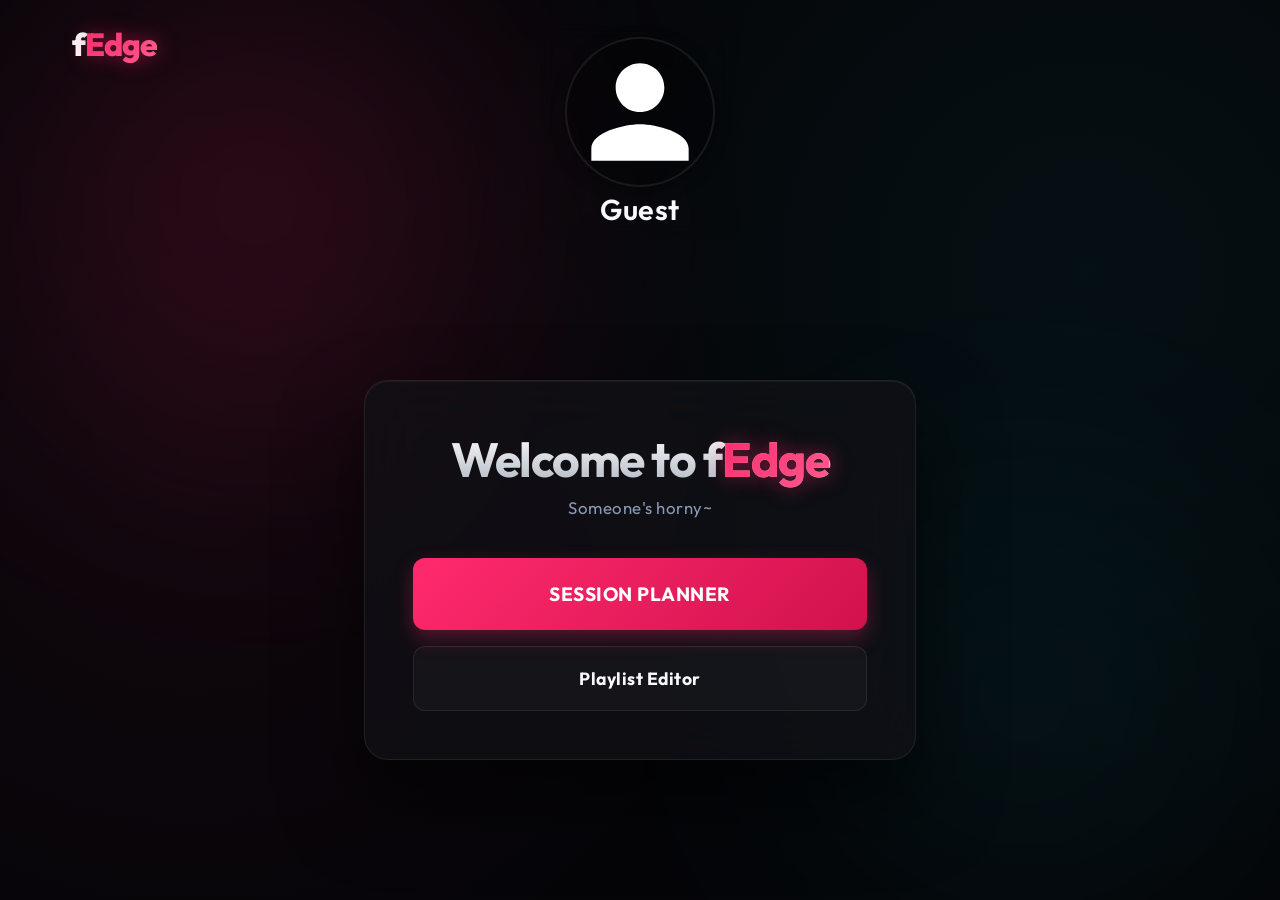
==== commit 2d98e549: "visually done" ====
--- a/index.html
+++ b/index.html
@@ -10,6 +10,15 @@
     <link rel="preconnect" href="https://fonts.googleapis.com">
     <link rel="preconnect" href="https://fonts.gstatic.com" crossorigin>
     <link href="https://fonts.googleapis.com/css2?family=Outfit:wght@300;400;600&display=swap" rel="stylesheet">
+    <script>
+        window.onerror = function (msg, url, lineNo, columnNo, error) {
+            alert('Error: ' + msg + '\nLine: ' + lineNo + '\nCol: ' + columnNo + '\nError object: ' + JSON.stringify(error));
+            return false;
+        };
+        window.addEventListener('unhandledrejection', function (event) {
+            alert('Unhandled promise rejection: ' + event.reason);
+        });
+    </script>
 </head>
 
 <body>
@@ -29,12 +38,12 @@
         <!-- Main Menu View -->
         <section class="glass-card view-section" id="main-menu-view">
             <header>
-                <h1>Welcome to <span class="accent">fEdge</span></h1>
-                <p class="subtitle">What would you like to do?</p>
+                <h1>Welcome to f<span class="accent">Edge</span></h1>
+                <p class="subtitle">Someone's horny~</p>
             </header>
             <div class="menu-actions" style="display: flex; flex-direction: column; gap: 16px; margin-top: 32px;">
                 <button type="button" id="btn-nav-session" class="btn-primary"
-                    style="padding: 24px; font-size: 1.2rem;">Start Session</button>
+                    style="padding: 24px; font-size: 1.2rem;">Session Planner</button>
                 <button type="button" id="btn-nav-playlists" class="btn-secondary"
                     style="padding: 20px; font-size: 1.1rem;">Playlist Editor</button>
             </div>
@@ -42,12 +51,12 @@
 
         <!-- Session Planner View -->
         <section class="glass-card view-section hidden" id="session-planner-view">
-            <header style="position: relative;">
+            <header style="position: relative; padding-top: 32px;">
                 <button type="button" class="btn-icon btn-back" id="btn-back-from-session"
                     style="position: absolute; left: 0; top: 10px; background: none; border: none; color: var(--text-secondary); cursor: pointer; font-size: 1rem; font-weight: 600;">◀
                     Back</button>
-                <h1>Session <span class="accent">Setup</span></h1>
-                <p class="subtitle">Prepare your next experience</p>
+                <h1>Session <span class="accent">Planner</span></h1>
+                <p class="subtitle">Plan your session :3</p>
             </header>
 
             <form id="setup-form">
@@ -55,6 +64,14 @@
                     <label for="playlist-select">Select Playlist</label>
                     <select id="playlist-select">
                         <option value="default">e621 Favorites (Default)</option>
+                    </select>
+                </div>
+
+                <div class="input-group">
+                    <label for="playlist-order">Playlist Order</label>
+                    <select id="playlist-order">
+                        <option value="shuffle" selected>Shuffle (Random)</option>
+                        <option value="in_order">In Order</option>
                     </select>
                     <p id="status-message" class="status-info"></p>
                 </div>
@@ -76,7 +93,7 @@
                         <label for="instructor-character">Instructor</label>
                         <select id="instructor-character">
                             <!-- Populated dynamically via JS -->
-                            <option value="foxy">🦊 Foxy</option>
+                            <option value="foxy">Foxy</option>
                         </select>
                     </div>
                 </div>
@@ -115,12 +132,12 @@
 
         <!-- Playlist Editor View -->
         <section class="glass-card view-section hidden" id="playlist-editor-view">
-            <header style="position: relative;">
+            <header style="position: relative; padding-top: 32px;">
                 <button type="button" class="btn-icon btn-back" id="btn-back-from-playlists"
                     style="position: absolute; left: 0; top: 10px; background: none; border: none; color: var(--text-secondary); cursor: pointer; font-size: 1rem; font-weight: 600;">◀
                     Back</button>
                 <h1>Playlist <span class="accent">Editor</span></h1>
-                <p class="subtitle">Manage your custom sequences</p>
+                <p class="subtitle">Your own dirty galleries OwO</p>
             </header>
 
             <div style="display: flex; gap: 12px; margin-bottom: 24px;">
--- a/style.css
+++ b/style.css
@@ -127,8 +127,8 @@
 }
 
 #profile-pfp {
-  width: 100px;
-  height: 100px;
+  width: 110px;
+  height: 110px;
   border-radius: 50%;
   object-fit: cover;
   background: rgba(0, 0, 0, 0.3);
@@ -138,8 +138,19 @@
 
 #profile-name {
   font-weight: 600;
-  font-size: 1.4rem;
+  font-size: 1.5rem;
   letter-spacing: 0.5px;
+}
+
+@media (min-width: 768px) {
+  #profile-pfp {
+    width: 150px;
+    height: 150px;
+  }
+
+  #profile-name {
+    font-size: 1.8rem;
+  }
 }
 
 .container {
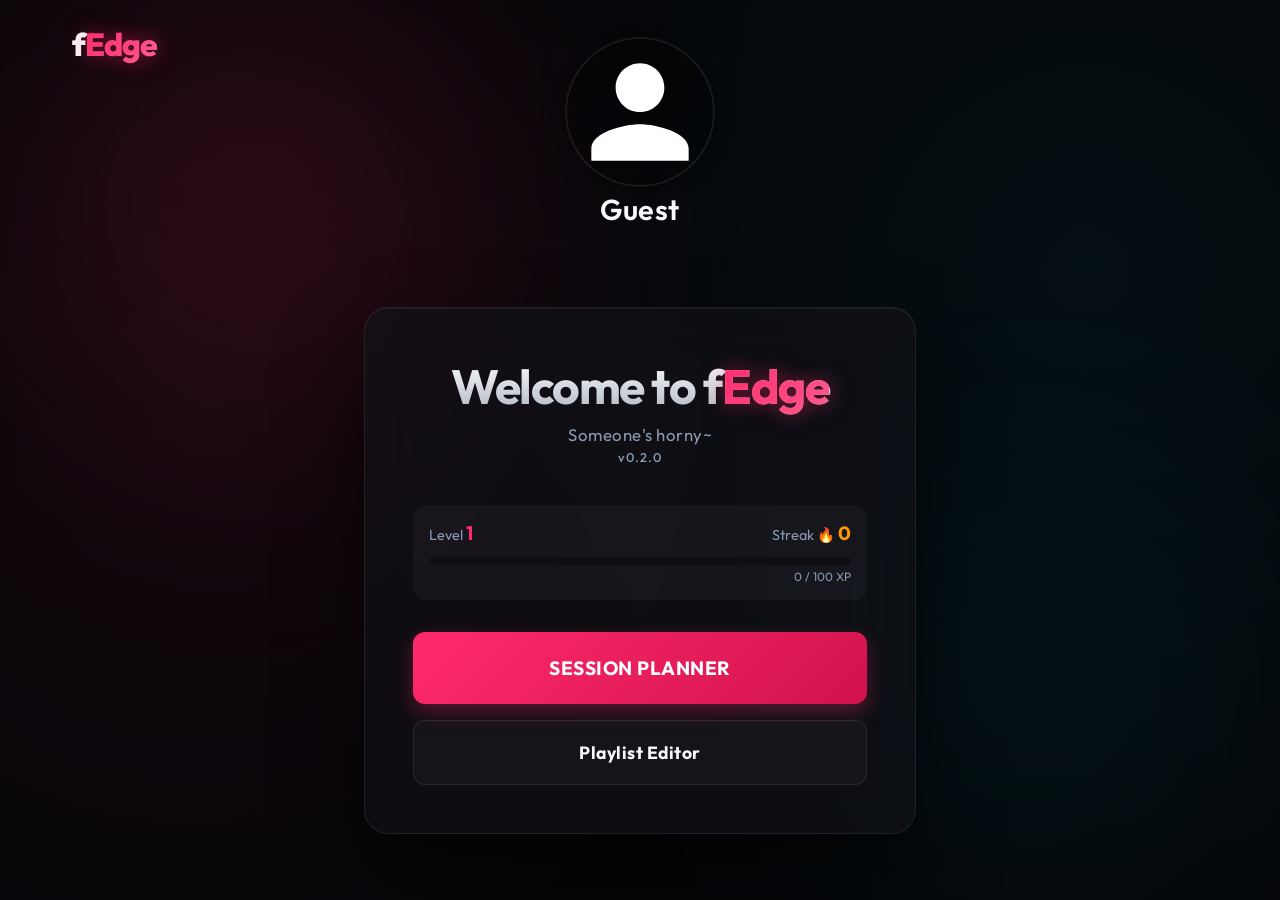
==== commit 0c141d74: "v0.2.0" ====
--- a/index.html
+++ b/index.html
@@ -40,7 +40,35 @@
             <header>
                 <h1>Welcome to f<span class="accent">Edge</span></h1>
                 <p class="subtitle">Someone's horny~</p>
+                <div
+                    style="font-size: 0.8rem; color: var(--text-secondary); margin-top: 4px; letter-spacing: 1px; font-weight: 500;">
+                    v0.2.0</div>
             </header>
+
+            <div id="stats-panel"
+                style="margin-top: 24px; padding: 16px; background: rgba(255,255,255,0.03); border-radius: 12px; border: 1px solid var(--glass-border);">
+                <div style="display: flex; justify-content: space-between; align-items: center; margin-bottom: 12px;">
+                    <div>
+                        <span style="font-size: 0.9rem; color: var(--text-secondary);">Level <span id="ui-stat-level"
+                                style="color: var(--accent-color); font-weight: bold; font-size: 1.2rem;">1</span></span>
+                    </div>
+                    <div title="Play consecutive days to increase your streak!">
+                        <span style="font-size: 0.9rem; color: var(--text-secondary);">Streak 🔥 <span
+                                id="ui-stat-streak"
+                                style="color: #ff9900; font-weight: bold; font-size: 1.2rem;">0</span></span>
+                    </div>
+                </div>
+                <div class="xp-bar-container"
+                    style="width: 100%; height: 8px; background: rgba(0,0,0,0.3); border-radius: 4px; overflow: hidden; position: relative;">
+                    <div id="ui-stat-xp-fill"
+                        style="height: 100%; background: var(--accent-color); width: 0%; transition: width 0.3s ease;">
+                    </div>
+                </div>
+                <div style="text-align: right; margin-top: 4px; font-size: 0.75rem; color: var(--text-secondary);">
+                    <span id="ui-stat-xp-text">0 / 100 XP</span>
+                </div>
+            </div>
+
             <div class="menu-actions" style="display: flex; flex-direction: column; gap: 16px; margin-top: 32px;">
                 <button type="button" id="btn-nav-session" class="btn-primary"
                     style="padding: 24px; font-size: 1.2rem;">Session Planner</button>
@@ -76,18 +104,33 @@
                     <p id="status-message" class="status-info"></p>
                 </div>
 
+                <div class="input-group">
+                    <label for="game-mode">Game Mode</label>
+                    <select id="game-mode">
+                        <option value="edge" selected>Edge</option>
+                        <option value="fap">Fap</option>
+                        <option value="swipe">Swipe</option>
+                    </select>
+                    <p id="mode-description" class="status-info" style="color: var(--text-secondary); margin-top: 8px;">
+                        Default edging experience with Stop and Go phases.</p>
+                </div>
+
                 <div class="settings-grid">
-                    <div class="setting-item">
+                    <div class="setting-item" id="duration-setting-item">
                         <label for="session-duration">Session Duration (min)</label>
                         <input type="number" id="session-duration" value="30" min="5" max="240">
                     </div>
-                    <div class="setting-item">
+                    <div class="setting-item" id="difficulty-setting-item">
                         <label for="difficulty">Difficulty</label>
                         <select id="difficulty">
                             <option value="easy">Gentle</option>
                             <option value="normal" selected>Casual</option>
-                            <option value="hard">Intense</option>
+                            <option value="hard">Horny</option>
+                            <option value="extreme">Gooner</option>
                         </select>
+                        <p id="difficulty-hint" class="status-info"
+                            style="color: var(--text-secondary); margin-top: 4px; font-size: 0.8rem; line-height: 1.2;">
+                        </p>
                     </div>
                     <div class="setting-item">
                         <label for="instructor-character">Instructor</label>
@@ -95,6 +138,13 @@
                             <!-- Populated dynamically via JS -->
                             <option value="foxy">Foxy</option>
                         </select>
+                    </div>
+                </div>
+
+                <div class="settings-grid hidden" id="fap-settings">
+                    <div class="setting-item">
+                        <label for="stroke-pace">Stroke Pace (sec)</label>
+                        <input type="number" id="stroke-pace" value="10" min="1" max="60">
                     </div>
                 </div>
 
@@ -196,6 +246,10 @@
 
     <div id="gameplay-view" class="hidden">
         <div id="image-container">
+            <div class="game-controls">
+                <button id="pause-btn" class="btn-pause">Pause</button>
+                <button id="quit-btn" class="btn-quit">Quit</button>
+            </div>
             <div id="stage-overlay" class="stage-overlay">
                 <span id="stage-text">READY</span>
             </div>
@@ -207,7 +261,6 @@
             </div>
             <div class="top-bar">
                 <div class="top-bar-left">
-                    <span id="session-timer">00:00</span>
                 </div>
 
                 <div class="top-bar-center">
@@ -225,7 +278,7 @@
                 </div>
 
                 <div class="top-bar-right">
-                    <button id="quit-btn" class="btn-quit">Quit</button>
+                    <span id="session-timer">00:00</span>
                 </div>
             </div>
 
@@ -253,6 +306,24 @@
                         <span id="stat-pictures" class="stat-value">0</span>
                     </div>
                 </div>
+                <div id="xp-results-panel"
+                    style="margin-top: 24px; padding: 16px; background: rgba(255,255,255,0.03); border-radius: 12px; border: 1px solid var(--glass-border);">
+                    <div style="font-size: 1.2rem; margin-bottom: 8px;">
+                        <span style="color: var(--accent-color); font-weight: bold;">+<span
+                                id="finish-xp-gained">0</span>
+                            XP</span>
+                    </div>
+                    <div id="finish-streak-text" style="color: #ff9900; font-size: 0.9rem; margin-bottom: 8px;"
+                        class="hidden">
+                        🔥 Streak <span id="finish-streak-status">Maintained</span>! (Day <span
+                            id="finish-streak-day">0</span>)
+                    </div>
+                    <div id="finish-levelup-text"
+                        style="color: var(--accent-color); font-weight: bold; font-size: 1.1rem; margin-top: 8px;"
+                        class="hidden">
+                        Level Up! You are now Level <span id="finish-new-level">2</span>
+                    </div>
+                </div>
                 <button id="restart-btn" class="btn-primary" style="margin-top: 24px;">Back to Menu</button>
             </div>
         </div>
--- a/style.css
+++ b/style.css
@@ -443,6 +443,8 @@
   transform: translate(-50%, -50%);
   pointer-events: none;
   z-index: 10;
+  width: 100%;
+  text-align: center;
 }
 
 #stage-text {
@@ -537,6 +539,47 @@
 .top-bar-right {
   display: flex;
   justify-content: flex-end;
+  /* Make sure the timer aligns to the right */
+  text-align: right;
+}
+
+.game-controls {
+  position: absolute;
+  top: 24px;
+  left: 50%;
+  transform: translateX(-50%);
+  display: flex;
+  gap: 12px;
+  z-index: 100;
+}
+
+.btn-quit,
+.btn-pause {
+  padding: 8px 16px;
+  background: rgba(18, 18, 24, 0.7);
+  border: 1px solid rgba(255, 255, 255, 0.1);
+  color: var(--text-secondary);
+  border-radius: 8px;
+  font-size: 0.85rem;
+  letter-spacing: 1px;
+  text-transform: uppercase;
+  backdrop-filter: blur(10px);
+  transition: all 0.3s ease;
+}
+
+.btn-quit:hover {
+  background: rgba(255, 51, 102, 0.2);
+  border-color: rgba(255, 51, 102, 0.5);
+  color: var(--error);
+  box-shadow: 0 0 15px rgba(255, 51, 102, 0.2);
+}
+
+.btn-pause:hover,
+.btn-pause.active {
+  background: rgba(5, 217, 232, 0.2);
+  border-color: rgba(5, 217, 232, 0.5);
+  color: var(--success);
+  box-shadow: 0 0 15px rgba(5, 217, 232, 0.2);
 }
 
 #session-timer {
@@ -611,7 +654,7 @@
 
 .character-instructor {
   position: absolute;
-  bottom: -12px;
+  bottom: -4px;
   left: 32px;
   display: flex;
   align-items: flex-end;
@@ -659,24 +702,7 @@
   transform: translateY(0) scale(1);
 }
 
-.btn-quit {
-  padding: 14px 28px;
-  background: rgba(255, 51, 102, 0.05);
-  border: 1px solid rgba(255, 51, 102, 0.2);
-  border-radius: 12px;
-  color: var(--error);
-  font-size: 1rem;
-  font-weight: 700;
-  text-transform: uppercase;
-  letter-spacing: 1px;
-}
-
-.btn-quit:hover {
-  background: rgba(255, 51, 102, 0.15);
-  border-color: rgba(255, 51, 102, 0.4);
-  transform: translateY(-2px);
-  box-shadow: 0 4px 12px rgba(255, 51, 102, 0.2);
-}
+
 
 .nav-hints {
   display: flex;
@@ -788,21 +814,26 @@
 
 .stage-cum #stage-text {
   color: #fff;
-  opacity: 0.5 !important;
+  opacity: 0.15 !important;
   animation: flash-text 0.4s calc(var(--flash-delay, 0) * 1ms) infinite alternate cubic-bezier(0.2, 0.8, 0.2, 1);
   text-shadow: 0 0 40px var(--accent-color), 0 0 80px rgba(255, 42, 109, 0.5);
+  position: fixed;
+  bottom: 15vh;
+  left: 50%;
+  transform: translateX(-50%);
+  font-size: clamp(2rem, 10vw, 8rem);
 }
 
 @keyframes flash-text {
   0% {
-    transform: scale(1);
-    opacity: 0.3;
+    transform: translateX(-50%) scale(1);
+    opacity: 0.1;
     filter: brightness(1);
   }
 
   100% {
-    transform: scale(1.05);
-    opacity: 0.8;
+    transform: translateX(-50%) scale(1.05);
+    opacity: 0.25;
     filter: brightness(1.5);
   }
 }
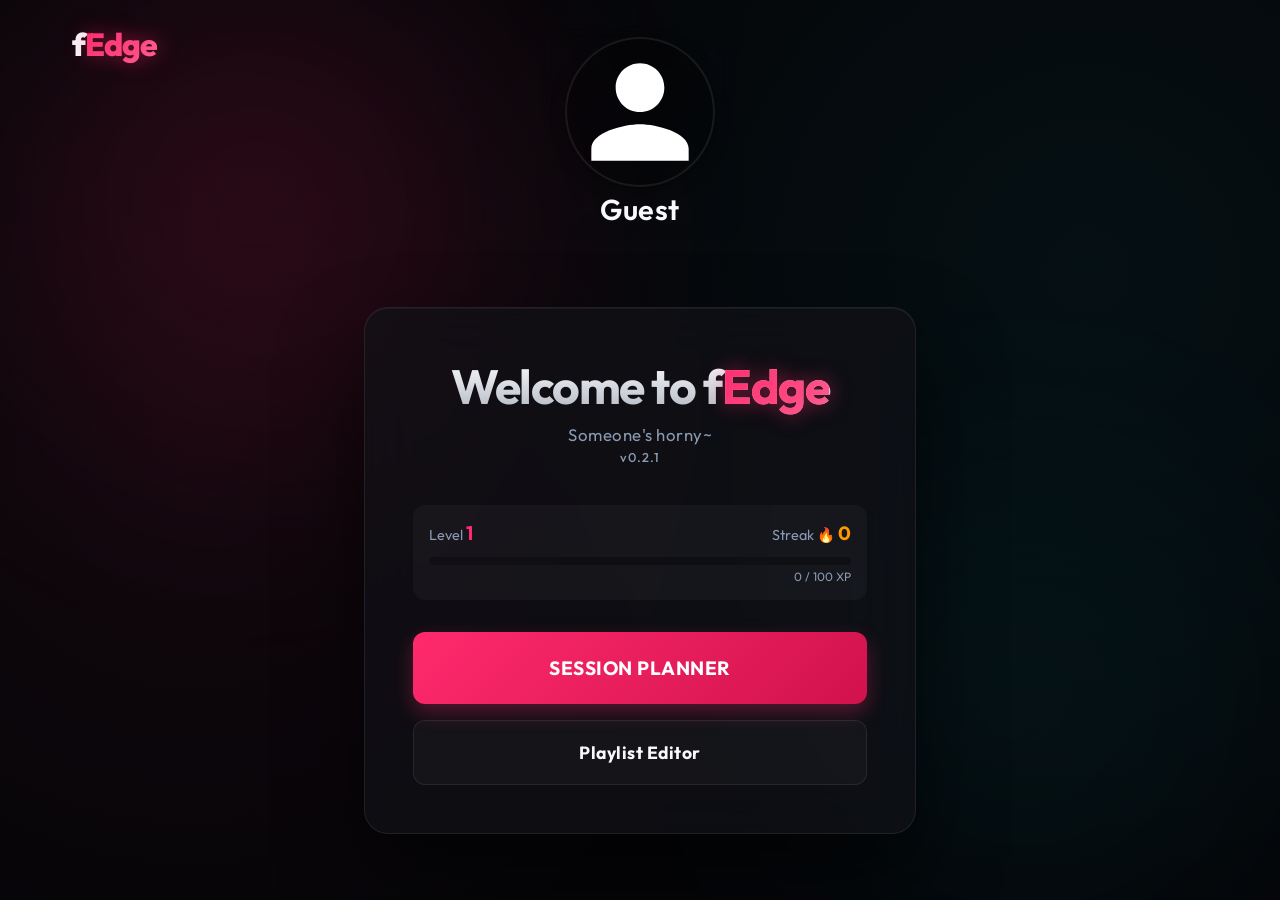
==== commit 3f7a0d60: "swipe mode rebalancing" ====
--- a/index.html
+++ b/index.html
@@ -42,7 +42,7 @@
                 <p class="subtitle">Someone's horny~</p>
                 <div
                     style="font-size: 0.8rem; color: var(--text-secondary); margin-top: 4px; letter-spacing: 1px; font-weight: 500;">
-                    v0.2.0</div>
+                    v0.2.1</div>
             </header>
 
             <div id="stats-panel"
@@ -109,7 +109,7 @@
                     <select id="game-mode">
                         <option value="edge" selected>Edge</option>
                         <option value="fap">Fap</option>
-                        <option value="swipe">Swipe</option>
+                        <option value="swipe">Swipe (Experimental)</option>
                     </select>
                     <p id="mode-description" class="status-info" style="color: var(--text-secondary); margin-top: 8px;">
                         Default edging experience with Stop and Go phases.</p>
@@ -305,6 +305,10 @@
                         <span class="stat-label">Pictures Seen</span>
                         <span id="stat-pictures" class="stat-value">0</span>
                     </div>
+                    <div class="stat-item hidden" id="stat-cums-container">
+                        <span class="stat-label">CUM Stages</span>
+                        <span id="stat-cums" class="stat-value">0</span>
+                    </div>
                 </div>
                 <div id="xp-results-panel"
                     style="margin-top: 24px; padding: 16px; background: rgba(255,255,255,0.03); border-radius: 12px; border: 1px solid var(--glass-border);">
